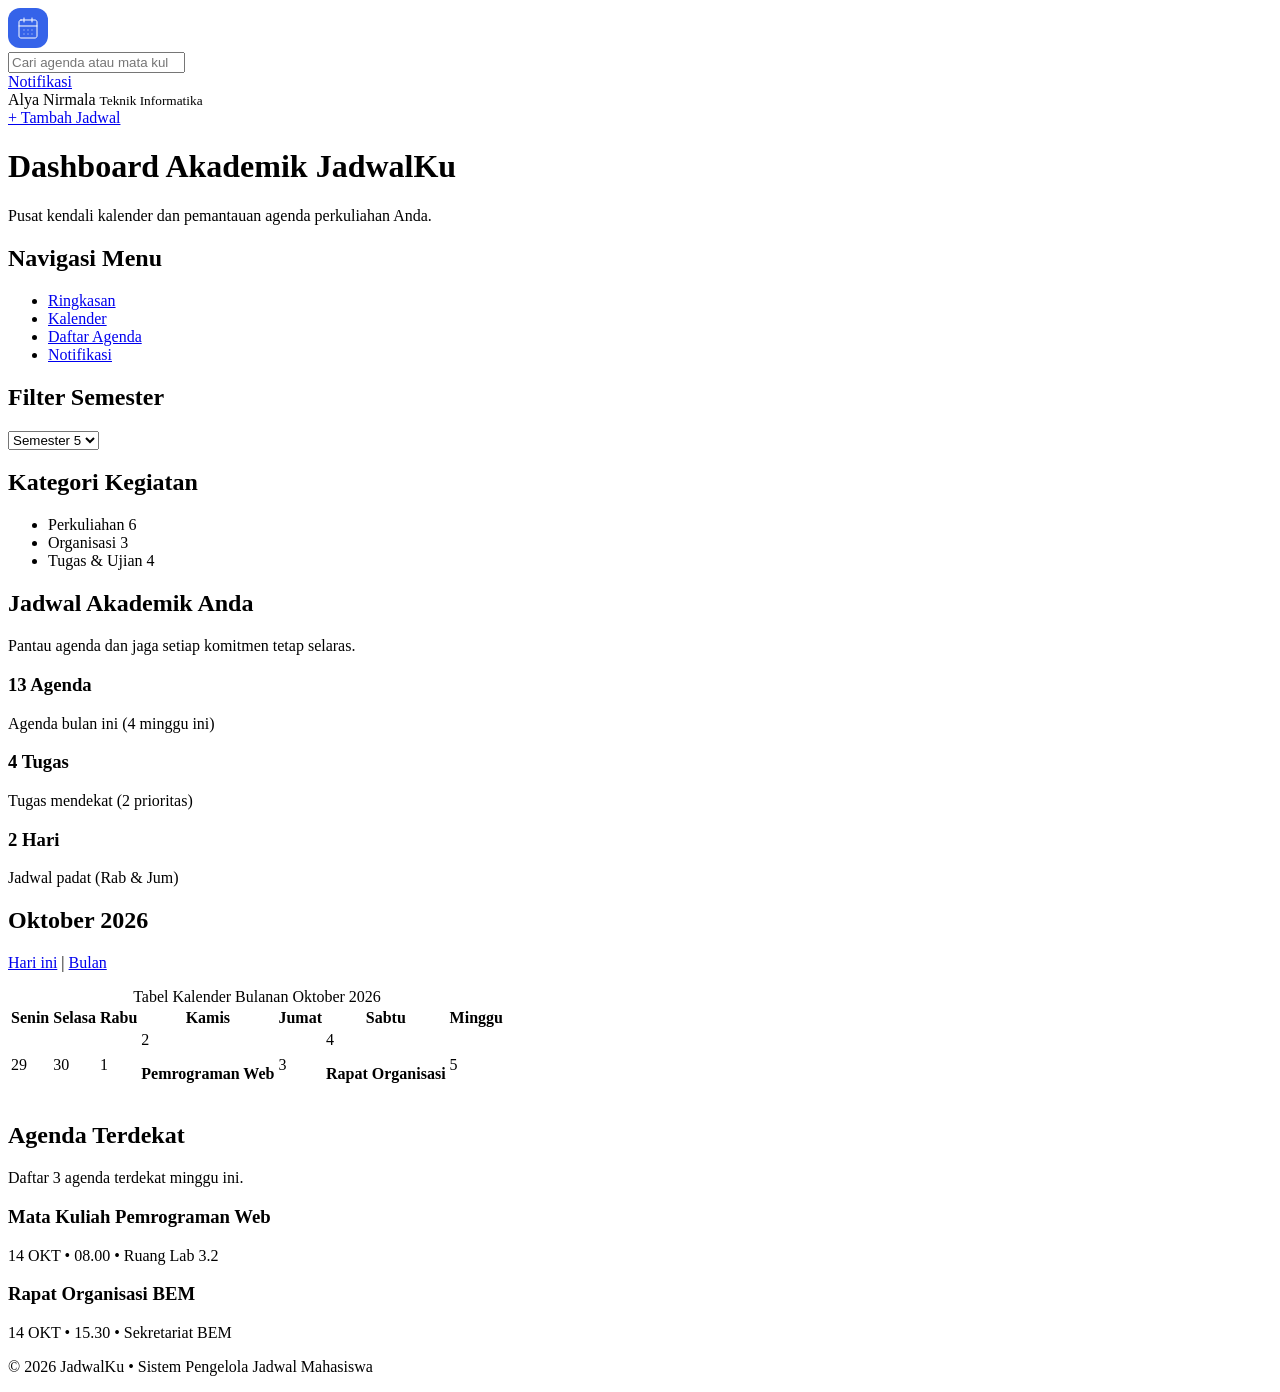
==== dashboard.html @ 7c996967 "chore: initialize JadwalKu from Module 6" ====
<!DOCTYPE html>
<html lang="id">
<head>
    <meta charset="UTF-8">
    <title>Dashboard Utama - JadwalKu</title>
</head>
<body>
    <header>
        <nav>
            <a href="dashboard.html">
                <img src="./assets/images/Brand-mark.svg" alt="Logo JadwalKu">
            </a>
            <div>
                <form action="#" method="get">
                    <label for="search-agenda" hidden>Cari agenda</label>
                    <input type="search" id="search-agenda" name="q" placeholder="Cari agenda atau mata kuliah...">
                </form>
                <a href="#notifikasi">Notifikasi</a>
                <div>
                    <span>Alya Nirmala</span>
                    <small>Teknik Informatika</small>
                </div>
            </div>
            <div>
                <a href="form-stepper.html">+ Tambah Jadwal</a>
            </div>
        </nav>
    </header>

    <main>
        <h1>Dashboard Akademik JadwalKu</h1>
        <p>Pusat kendali kalender dan pemantauan agenda perkuliahan Anda.</p>

        <nav aria-label="Menu Navigasi Samping">
            <h2>Navigasi Menu</h2>
            <ul>
                <li><a href="dashboard.html">Ringkasan</a></li>
                <li><a href="dashboard.html" aria-current="page">Kalender</a></li>
                <li><a href="#daftar-agenda">Daftar Agenda</a></li>
                <li><a href="#notifikasi">Notifikasi</a></li>
            </ul>

            <section>
                <h2>Filter Semester</h2>
                <label for="semester" hidden>Pilih Semester</label>
                <select id="semester" name="semester">
                    <option value="5" selected>Semester 5</option>
                    <option value="6">Semester 6</option>
                </select>
            </section>

            <section>
                <h2>Kategori Kegiatan</h2>
                <ul>
                    <li>Perkuliahan <span>6</span></li>
                    <li>Organisasi <span>3</span></li>
                    <li>Tugas & Ujian <span>4</span></li>
                </ul>
            </section>
        </nav>

        <section>
            <h2>Jadwal Akademik Anda</h2>
            <p>Pantau agenda dan jaga setiap komitmen tetap selaras.</p>

            <div>
                <article>
                    <h3>13 Agenda</h3>
                    <p>Agenda bulan ini (4 minggu ini)</p>
                </article>
                <article>
                    <h3>4 Tugas</h3>
                    <p>Tugas mendekat (2 prioritas)</p>
                </article>
                <article>
                    <h3>2 Hari</h3>
                    <p>Jadwal padat (Rab & Jum)</p>
                </article>
            </div>

            <section>
                <div>
                    <h2>Oktober 2026</h2>
                    <p>
                        <a href="#hari-ini">Hari ini</a> | 
                        <a href="#bulan">Bulan</a>
                    </p>
                </div>

                <table>
                    <caption>Tabel Kalender Bulanan Oktober 2026</caption>
                    <thead>
                        <tr>
                            <th scope="col">Senin</th>
                            <th scope="col">Selasa</th>
                            <th scope="col">Rabu</th>
                            <th scope="col">Kamis</th>
                            <th scope="col">Jumat</th>
                            <th scope="col">Sabtu</th>
                            <th scope="col">Minggu</th>
                        </tr>
                    </thead>
                    <tbody>
                        <tr>
                            <td>
                                <time datetime="2026-10-29">29</time>
                            </td>
                            <td>
                                <time datetime="2026-10-30">30</time>
                            </td>
                            <td>
                                <time datetime="2026-10-01">1</time>
                            </td>
                            <td>
                                <time datetime="2026-10-02">2</time>
                                <p><strong>Pemrograman Web</strong></p>
                            </td>
                            <td>
                                <time datetime="2026-10-03">3</time>
                            </td>
                            <td>
                                <time datetime="2026-10-04">4</time>
                                <p><strong>Rapat Organisasi</strong></p>
                            </td>
                            <td>
                                <time datetime="2026-10-05">5</time>
                            </td>
                        </tr>
                    </tbody>
                </table>
            </section>
        </section>

        <aside>
            <h2>Agenda Terdekat</h2>
            <p>Daftar 3 agenda terdekat minggu ini.</p>
            <article>
                <h3>Mata Kuliah Pemrograman Web</h3>
                <p><time datetime="2026-10-14T08:00">14 OKT • 08.00</time> • Ruang Lab 3.2</p>
            </article>
            <article>
                <h3>Rapat Organisasi BEM</h3>
                <p><time datetime="2026-10-14T15:30">14 OKT • 15.30</time> • Sekretariat BEM</p>
            </article>
        </aside>
    </main>

    <footer>
        <p>&copy; 2026 JadwalKu • Sistem Pengelola Jadwal Mahasiswa</p>
    </footer>
</body>
</html>
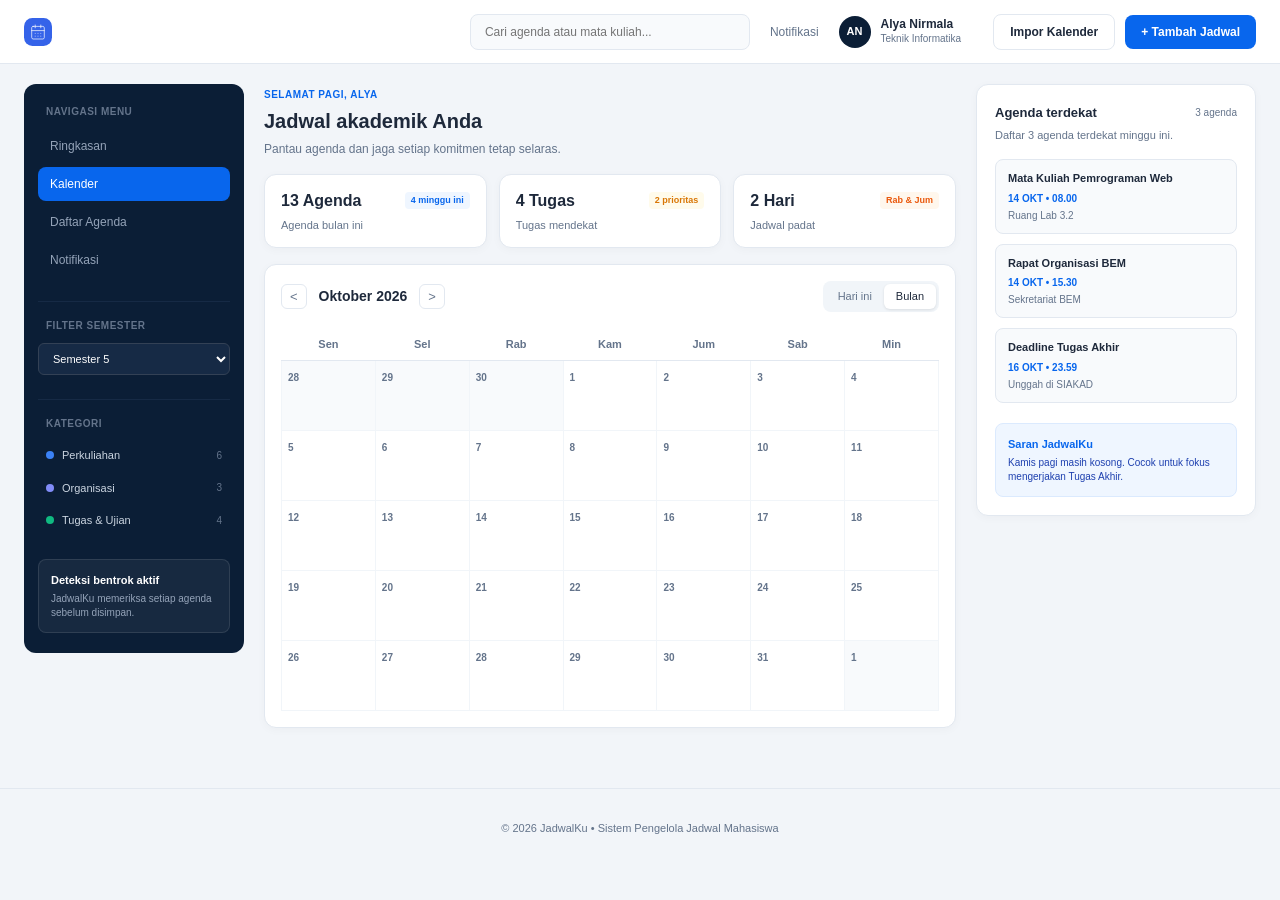
==== commit cdf9eac0: "feat: update dashboard layout" ====
--- a/dashboard.html
+++ b/dashboard.html
@@ -2,37 +2,41 @@
 <html lang="id">
 <head>
     <meta charset="UTF-8">
+    <meta name="viewport" content="width=device-width, initial-scale=1.0"> 
     <title>Dashboard Utama - JadwalKu</title>
+    <link rel="stylesheet" href="assets/css/style.css">
 </head>
 <body>
     <header>
         <nav>
-            <a href="dashboard.html">
+            <a href="dashboard.html" class="brand">
                 <img src="./assets/images/Brand-mark.svg" alt="Logo JadwalKu">
             </a>
-            <div>
-                <form action="#" method="get">
+            <div class="header-center">
+                <form action="#" method="get" class="search-form">
                     <label for="search-agenda" hidden>Cari agenda</label>
                     <input type="search" id="search-agenda" name="q" placeholder="Cari agenda atau mata kuliah...">
                 </form>
-                <a href="#notifikasi">Notifikasi</a>
-                <div>
-                    <span>Alya Nirmala</span>
-                    <small>Teknik Informatika</small>
+                <a href="#notifikasi" class="nav-link">Notifikasi</a>
+                <div class="user-profile">
+                    <div class="avatar">AN</div>
+                    <div class="user-info">
+                        <span>Alya Nirmala</span>
+                        <small>Teknik Informatika</small>
+                    </div>
                 </div>
             </div>
-            <div>
-                <a href="form-stepper.html">+ Tambah Jadwal</a>
+            <div class="header-actions">
+                <a href="#impor" class="btn-secondary">Impor Kalender</a>
+                <a href="form-stepper.html" class="btn-primary">+ Tambah Jadwal</a>
             </div>
         </nav>
     </header>
 
     <main>
-        <h1>Dashboard Akademik JadwalKu</h1>
-        <p>Pusat kendali kalender dan pemantauan agenda perkuliahan Anda.</p>
-
-        <nav aria-label="Menu Navigasi Samping">
-            <h2>Navigasi Menu</h2>
+        <!-- SIDEBAR -->
+        <nav aria-label="Menu Navigasi Samping" class="sidebar">
+            <h2>NAVIGASI MENU</h2>
             <ul>
                 <li><a href="dashboard.html">Ringkasan</a></li>
                 <li><a href="dashboard.html" aria-current="page">Kalender</a></li>
@@ -40,8 +44,8 @@
                 <li><a href="#notifikasi">Notifikasi</a></li>
             </ul>
 
-            <section>
-                <h2>Filter Semester</h2>
+            <section class="sidebar-section">
+                <h2>FILTER SEMESTER</h2>
                 <label for="semester" hidden>Pilih Semester</label>
                 <select id="semester" name="semester">
                     <option value="5" selected>Semester 5</option>
@@ -49,104 +53,155 @@
                 </select>
             </section>
 
-            <section>
-                <h2>Kategori Kegiatan</h2>
-                <ul>
-                    <li>Perkuliahan <span>6</span></li>
-                    <li>Organisasi <span>3</span></li>
-                    <li>Tugas & Ujian <span>4</span></li>
+            <section class="sidebar-section">
+                <h2>KATEGORI</h2>
+                <ul class="category-list">
+                    <li><span class="dot dot-blue"></span> Perkuliahan <span class="badge">6</span></li>
+                    <li><span class="dot dot-navy"></span> Organisasi <span class="badge">3</span></li>
+                    <li><span class="dot dot-green"></span> Tugas & Ujian <span class="badge">4</span></li>
                 </ul>
             </section>
+
+            <div class="sidebar-card">
+                <h3>Deteksi bentrok aktif</h3>
+                <p>JadwalKu memeriksa setiap agenda sebelum disimpan.</p>
+            </div>
         </nav>
 
-        <section>
-            <h2>Jadwal Akademik Anda</h2>
-            <p>Pantau agenda dan jaga setiap komitmen tetap selaras.</p>
-
-            <div>
-                <article>
-                    <h3>13 Agenda</h3>
-                    <p>Agenda bulan ini (4 minggu ini)</p>
+        <!-- KONTEN UTAMA -->
+        <section class="content-area">
+            <div class="page-header">
+                <span class="greeting">SELAMAT PAGI, ALYA</span>
+                <h1>Jadwal akademik Anda</h1>
+                <p>Pantau agenda dan jaga setiap komitmen tetap selaras.</p>
+            </div>
+
+            <!-- STATISTIK -->
+            <div class="stats-grid">
+                <article class="stat-card">
+                    <div class="stat-header">
+                        <h3>13 Agenda</h3>
+                        <span class="tag">4 minggu ini</span>
+                    </div>
+                    <p>Agenda bulan ini</p>
                 </article>
-                <article>
-                    <h3>4 Tugas</h3>
-                    <p>Tugas mendekat (2 prioritas)</p>
+
+                <article class="stat-card">
+                    <div class="stat-header">
+                        <h3>4 Tugas</h3>
+                        <span class="tag tag-warning">2 prioritas</span>
+                    </div>
+                    <p>Tugas mendekat</p>
                 </article>
-                <article>
-                    <h3>2 Hari</h3>
-                    <p>Jadwal padat (Rab & Jum)</p>
+
+                <article class="stat-card">
+                    <div class="stat-header">
+                        <h3>2 Hari</h3>
+                        <span class="tag tag-orange">Rab & Jum</span>
+                    </div>
+                    <p>Jadwal padat</p>
                 </article>
             </div>
 
-            <section>
-                <div>
-                    <h2>Oktober 2026</h2>
-                    <p>
-                        <a href="#hari-ini">Hari ini</a> | 
-                        <a href="#bulan">Bulan</a>
-                    </p>
+            <!-- KALENDER -->
+            <section class="calendar-card">
+                <div class="calendar-header">
+                    <div class="calendar-nav">
+                        <button class="nav-arrow">&lt;</button>
+                        <h2>Oktober 2026</h2>
+                        <button class="nav-arrow">&gt;</button>
+                    </div>
+                    <div class="calendar-views">
+                        <a href="#hari-ini" class="btn-tab">Hari ini</a>
+                        <a href="#bulan" class="btn-tab active">Bulan</a>
+                    </div>
                 </div>
 
                 <table>
                     <caption>Tabel Kalender Bulanan Oktober 2026</caption>
                     <thead>
                         <tr>
-                            <th scope="col">Senin</th>
-                            <th scope="col">Selasa</th>
-                            <th scope="col">Rabu</th>
-                            <th scope="col">Kamis</th>
-                            <th scope="col">Jumat</th>
-                            <th scope="col">Sabtu</th>
-                            <th scope="col">Minggu</th>
+                            <th scope="col">Sen</th>
+                            <th scope="col">Sel</th>
+                            <th scope="col">Rab</th>
+                            <th scope="col">Kam</th>
+                            <th scope="col">Jum</th>
+                            <th scope="col">Sab</th>
+                            <th scope="col">Min</th>
                         </tr>
                     </thead>
-                    <tbody>
-                        <tr>
-                            <td>
-                                <time datetime="2026-10-29">29</time>
-                            </td>
-                            <td>
-                                <time datetime="2026-10-30">30</time>
-                            </td>
-                            <td>
-                                <time datetime="2026-10-01">1</time>
-                            </td>
-                            <td>
-                                <time datetime="2026-10-02">2</time>
-                                <p><strong>Pemrograman Web</strong></p>
-                            </td>
-                            <td>
-                                <time datetime="2026-10-03">3</time>
-                            </td>
-                            <td>
-                                <time datetime="2026-10-04">4</time>
-                                <p><strong>Rapat Organisasi</strong></p>
-                            </td>
-                            <td>
-                                <time datetime="2026-10-05">5</time>
-                            </td>
-                        </tr>
-                    </tbody>
+                    <tbody id="calendar-body"></tbody>
                 </table>
             </section>
         </section>
 
-        <aside>
-            <h2>Agenda Terdekat</h2>
+        <!-- PANEL AGENDA TERDEKAT -->
+        <aside class="agenda-panel">
+            <div class="panel-header">
+                <h2>Agenda terdekat</h2>
+                <span class="agenda-count">3 agenda</span>
+            </div>
             <p>Daftar 3 agenda terdekat minggu ini.</p>
-            <article>
+
+            <article class="agenda-item">
                 <h3>Mata Kuliah Pemrograman Web</h3>
-                <p><time datetime="2026-10-14T08:00">14 OKT • 08.00</time> • Ruang Lab 3.2</p>
+                <p class="agenda-meta"><time datetime="2026-10-14T08:00">14 OKT • 08.00</time></p>
+                <p class="agenda-location">Ruang Lab 3.2</p>
             </article>
-            <article>
+
+            <article class="agenda-item">
                 <h3>Rapat Organisasi BEM</h3>
-                <p><time datetime="2026-10-14T15:30">14 OKT • 15.30</time> • Sekretariat BEM</p>
+                <p class="agenda-meta"><time datetime="2026-10-14T15:30">14 OKT • 15.30</time></p>
+                <p class="agenda-location">Sekretariat BEM</p>
             </article>
+
+            <article class="agenda-item">
+                <h3>Deadline Tugas Akhir</h3>
+                <p class="agenda-meta"><time datetime="2026-10-16T23:59">16 OKT • 23.59</time></p>
+                <p class="agenda-location">Unggah di SIAKAD</p>
+            </article>
+
+            <div class="recommendation-card">
+                <h4>Saran JadwalKu</h4>
+                <p>Kamis pagi masih kosong. Cocok untuk fokus mengerjakan Tugas Akhir.</p>
+            </div>
         </aside>
     </main>
 
     <footer>
         <p>&copy; 2026 JadwalKu • Sistem Pengelola Jadwal Mahasiswa</p>
     </footer>
+
+    <script>
+        const tahun = 2026;
+        const bulan = 9; // Oktober (Januari = 0)
+        const kalender = document.getElementById("calendar-body");
+        
+        const awal = new Date(tahun, bulan, 1);
+        const jumlahHari = new Date(tahun, bulan + 1, 0).getDate();
+        const offset = (awal.getDay() + 6) % 7;
+        
+        let tanggal = 1 - offset;
+        
+        for (let minggu = 0; minggu < 5; minggu++) {
+            const baris = document.createElement("tr");
+        
+            for (let hari = 0; hari < 7; hari++, tanggal++) {
+                const sel = document.createElement("td");
+                const tgl = new Date(tahun, bulan, tanggal);
+        
+                sel.innerHTML = `<time datetime="${tgl.getFullYear()}-${String(tgl.getMonth()+1).padStart(2,"0")}-${String(tgl.getDate()).padStart(2,"0")}">${tgl.getDate()}</time>`;
+        
+                if (tgl.getMonth() !== bulan) {
+                    sel.style.color = "#a0aec0";
+                    sel.style.background = "#f8fafc";
+                }
+        
+                baris.appendChild(sel);
+            }
+        
+            kalender.appendChild(baris);
+        }
+    </script>
 </body>
-</html>+</html> 
--- a/assets/css/style.css
+++ b/assets/css/style.css
@@ -0,0 +1,557 @@
+/* ==========================================
+   JADWALKU — DASHBOARD UTAMA (REVISED FIGMA)
+========================================== */
+
+:root {
+    --primary: #0866ed;
+    --primary-hover: #0754c7;
+    --navy: #0b1e36;
+    --navy-light: #162a45;
+    --background: #f2f5f9;
+    --surface: #ffffff;
+    --text: #1e293b;
+    --muted: #64748b;
+    --border: #e2e8f0;
+    --radius: 12px;
+    --shadow: 0 2px 10px rgba(0, 0, 0, 0.03);
+}
+
+* {
+    box-sizing: border-box;
+}
+
+body {
+    margin: 0;
+    font-family: Inter, -apple-system, BlinkMacSystemFont, "Segoe UI", Roboto, sans-serif;
+    color: var(--text);
+    background: var(--background);
+    font-size: 13px;
+    line-height: 1.5;
+}
+
+a {
+    color: var(--primary);
+    text-decoration: none;
+}
+
+button, input, select {
+    font: inherit;
+}
+
+/* --- HEADER --- */
+header {
+    height: 64px;
+    background: var(--surface);
+    border-bottom: 1px solid var(--border);
+    position: sticky;
+    top: 0;
+    z-index: 100;
+}
+
+header > nav {
+    width: 100%;
+    max-width: 1600px;
+    height: 100%;
+    margin: 0 auto;
+    padding: 0 24px;
+    display: flex;
+    align-items: center;
+    justify-content: space-between;
+    gap: 16px;
+}
+
+header nav img {
+    display: block;
+    height: 28px;
+}
+
+.header-center {
+    display: flex;
+    align-items: center;
+    gap: 20px;
+    flex: 1;
+    justify-content: flex-end;
+    margin-right: 16px;
+}
+
+header nav form {
+    width: 280px;
+}
+
+input[type="search"] {
+    width: 100%;
+    height: 36px;
+    padding: 8px 14px;
+    color: var(--text);
+    background: #f8fafc;
+    border: 1px solid var(--border);
+    border-radius: 8px;
+    outline: none;
+    font-size: 12px;
+}
+
+input[type="search"]:focus {
+    border-color: var(--primary);
+    background: #fff;
+}
+
+.nav-link {
+    color: var(--muted);
+    font-size: 12px;
+    font-weight: 500;
+}
+
+.user-profile {
+    display: flex;
+    align-items: center;
+    gap: 10px;
+}
+
+.avatar {
+    width: 32px;
+    height: 32px;
+    border-radius: 50%;
+    background: #0b1e36;
+    color: #fff;
+    font-size: 11px;
+    font-weight: 700;
+    display: flex;
+    align-items: center;
+    justify-content: center;
+}
+
+.user-info span {
+    display: block;
+    font-size: 12px;
+    font-weight: 600;
+    color: var(--text);
+    line-height: 1.2;
+}
+
+.user-info small {
+    display: block;
+    color: var(--muted);
+    font-size: 10px;
+}
+
+.header-actions {
+    display: flex;
+    align-items: center;
+    gap: 10px;
+}
+
+.btn-primary {
+    padding: 8px 16px;
+    color: white;
+    background: var(--primary);
+    border-radius: 8px;
+    font-weight: 600;
+    font-size: 12px;
+    white-space: nowrap;
+    transition: background 0.2s;
+}
+
+.btn-primary:hover {
+    background: var(--primary-hover);
+}
+
+.btn-secondary {
+    padding: 8px 16px;
+    color: var(--text);
+    background: #fff;
+    border: 1px solid var(--border);
+    border-radius: 8px;
+    font-weight: 600;
+    font-size: 12px;
+    white-space: nowrap;
+}
+
+/* --- MAIN LAYOUT --- */
+main {
+    width: 100%;
+    max-width: 1600px;
+    margin: 0 auto;
+    padding: 20px 24px;
+    display: grid;
+    grid-template-columns: 220px 1fr 280px;
+    gap: 20px;
+    align-items: start;
+}
+
+/* --- SIDEBAR --- */
+.sidebar {
+    background: var(--navy);
+    border-radius: var(--radius);
+    padding: 20px 14px;
+    color: #cbd5e1;
+}
+
+.sidebar h2 {
+    color: #64748b;
+    font-size: 10px;
+    font-weight: 700;
+    letter-spacing: 0.5px;
+    margin: 0 0 10px 8px;
+}
+
+.sidebar ul {
+    list-style: none;
+    padding: 0;
+    margin: 0;
+}
+
+.sidebar li {
+    margin-bottom: 4px;
+}
+
+.sidebar li a {
+    display: block;
+    padding: 8px 12px;
+    color: #94a3b8;
+    font-size: 12px;
+    font-weight: 500;
+    border-radius: 8px;
+}
+
+.sidebar li a[aria-current="page"] {
+    color: #fff;
+    background: var(--primary);
+}
+
+.sidebar-section {
+    margin-top: 24px;
+    padding-top: 16px;
+    border-top: 1px solid var(--navy-light);
+}
+
+.sidebar select {
+    width: 100%;
+    padding: 8px 10px;
+    color: #fff;
+    background: var(--navy-light);
+    border: 1px solid #334155;
+    border-radius: 6px;
+    font-size: 11px;
+    outline: none;
+}
+
+.category-list li {
+    display: flex;
+    align-items: center;
+    padding: 6px 8px;
+    font-size: 11px;
+    color: #cbd5e1;
+}
+
+.dot {
+    width: 8px;
+    height: 8px;
+    border-radius: 50%;
+    margin-right: 8px;
+}
+.dot-blue { background: #3b82f6; }
+.dot-navy { background: #818cf8; }
+.dot-green { background: #10b981; }
+
+.badge {
+    margin-left: auto;
+    font-size: 10px;
+    color: #64748b;
+}
+
+.sidebar-card {
+    margin-top: 24px;
+    background: rgba(255, 255, 255, 0.05);
+    border: 1px solid rgba(255, 255, 255, 0.1);
+    border-radius: 8px;
+    padding: 12px;
+}
+
+.sidebar-card h3 {
+    margin: 0 0 4px;
+    color: #fff;
+    font-size: 11px;
+    font-weight: 600;
+}
+
+.sidebar-card p {
+    margin: 0;
+    font-size: 10px;
+    color: #94a3b8;
+    line-height: 1.4;
+}
+
+/* --- CONTENT AREA --- */
+.content-area {
+    display: flex;
+    flex-direction: column;
+    gap: 16px;
+}
+
+.greeting {
+    font-size: 10px;
+    font-weight: 700;
+    color: var(--primary);
+    letter-spacing: 0.5px;
+}
+
+.page-header h1 {
+    margin: 2px 0 4px;
+    font-size: 20px;
+    font-weight: 700;
+    color: var(--text);
+}
+
+.page-header p {
+    margin: 0;
+    color: var(--muted);
+    font-size: 12px;
+}
+
+/* STATS */
+.stats-grid {
+    display: grid;
+    grid-template-columns: repeat(3, 1fr);
+    gap: 12px;
+}
+
+.stat-card {
+    background: var(--surface);
+    border: 1px solid var(--border);
+    border-radius: var(--radius);
+    padding: 14px 16px;
+    box-shadow: var(--shadow);
+}
+
+.stat-header {
+    display: flex;
+    justify-content: space-between;
+    align-items: center;
+    margin-bottom: 4px;
+}
+
+.stat-card h3 {
+    margin: 0;
+    font-size: 16px;
+    font-weight: 700;
+    color: var(--text);
+}
+
+.tag {
+    font-size: 9px;
+    font-weight: 600;
+    color: var(--primary);
+    background: #eff6ff;
+    padding: 2px 6px;
+    border-radius: 4px;
+}
+
+.tag-warning { color: #d97706; background: #fffbeb; }
+.tag-orange { color: #ea580c; background: #fff7ed; }
+
+.stat-card p {
+    margin: 0;
+    color: var(--muted);
+    font-size: 11px;
+}
+
+/* CALENDAR CARD */
+.calendar-card {
+    background: var(--surface);
+    border: 1px solid var(--border);
+    border-radius: var(--radius);
+    padding: 16px;
+    box-shadow: var(--shadow);
+}
+
+.calendar-header {
+    display: flex;
+    justify-content: space-between;
+    align-items: center;
+    margin-bottom: 16px;
+}
+
+.calendar-nav {
+    display: flex;
+    align-items: center;
+    gap: 12px;
+}
+
+.calendar-nav h2 {
+    margin: 0;
+    font-size: 14px;
+    font-weight: 700;
+}
+
+.nav-arrow {
+    background: none;
+    border: 1px solid var(--border);
+    border-radius: 6px;
+    padding: 2px 8px;
+    cursor: pointer;
+    color: var(--muted);
+}
+
+.calendar-views {
+    display: flex;
+    background: #f1f5f9;
+    padding: 3px;
+    border-radius: 8px;
+}
+
+.btn-tab {
+    padding: 4px 12px;
+    font-size: 11px;
+    color: var(--muted);
+    border-radius: 6px;
+    font-weight: 500;
+}
+
+.btn-tab.active {
+    background: #fff;
+    color: var(--text);
+    box-shadow: 0 1px 3px rgba(0,0,0,0.1);
+}
+
+/* CALENDAR TABLE */
+table {
+    width: 100%;
+    border-collapse: collapse;
+    table-layout: fixed;
+}
+
+caption {
+    display: none;
+}
+
+th {
+    padding: 8px;
+    font-size: 11px;
+    font-weight: 600;
+    color: var(--muted);
+    text-align: center;
+    border-bottom: 1px solid var(--border);
+}
+
+td {
+    height: 70px;
+    padding: 6px;
+    vertical-align: top;
+    border: 1px solid #f1f5f9;
+}
+
+td time {
+    font-size: 10px;
+    font-weight: 600;
+    color: var(--muted);
+}
+
+/* --- AGENDA PANEL (RIGHT SIDEBAR) --- */
+.agenda-panel {
+    background: var(--surface);
+    border: 1px solid var(--border);
+    border-radius: var(--radius);
+    padding: 18px;
+    box-shadow: var(--shadow);
+}
+
+.panel-header {
+    display: flex;
+    justify-content: space-between;
+    align-items: center;
+}
+
+.panel-header h2 {
+    margin: 0;
+    font-size: 13px;
+    font-weight: 700;
+}
+
+.agenda-count {
+    font-size: 10px;
+    color: var(--muted);
+}
+
+.agenda-panel > p {
+    margin: 4px 0 16px;
+    color: var(--muted);
+    font-size: 11px;
+}
+
+.agenda-item {
+    background: #f8fafc;
+    border: 1px solid var(--border);
+    border-radius: 8px;
+    padding: 10px 12px;
+    margin-bottom: 10px;
+}
+
+.agenda-item h3 {
+    margin: 0 0 4px;
+    font-size: 11px;
+    font-weight: 600;
+}
+
+.agenda-meta {
+    margin: 0;
+    font-size: 10px;
+    color: var(--primary);
+    font-weight: 600;
+}
+
+.agenda-location {
+    margin: 2px 0 0;
+    font-size: 10px;
+    color: var(--muted);
+}
+
+.recommendation-card {
+    margin-top: 20px;
+    background: #eff6ff;
+    border: 1px solid #dbeafe;
+    border-radius: 8px;
+    padding: 12px;
+}
+
+.recommendation-card h4 {
+    margin: 0 0 4px;
+    color: var(--primary);
+    font-size: 11px;
+    font-weight: 700;
+}
+
+.recommendation-card p {
+    margin: 0;
+    font-size: 10px;
+    color: #1e40af;
+    line-height: 1.4;
+}
+
+/* FOOTER */
+footer {
+    padding: 20px;
+    text-align: center;
+    color: var(--muted);
+    font-size: 11px;
+    margin-top: 40px;
+    border-top: 1px solid var(--border);
+}
+
+/* --- RESPONSIVE --- */
+@media (max-width: 1024px) {
+    main {
+        grid-template-columns: 180px 1fr;
+    }
+    .agenda-panel {
+        grid-column: span 2;
+    }
+}
+
+@media (max-width: 768px) {
+    main {
+        grid-template-columns: 1fr;
+    }
+    .agenda-panel {
+        grid-column: span 1;
+    }
+}
